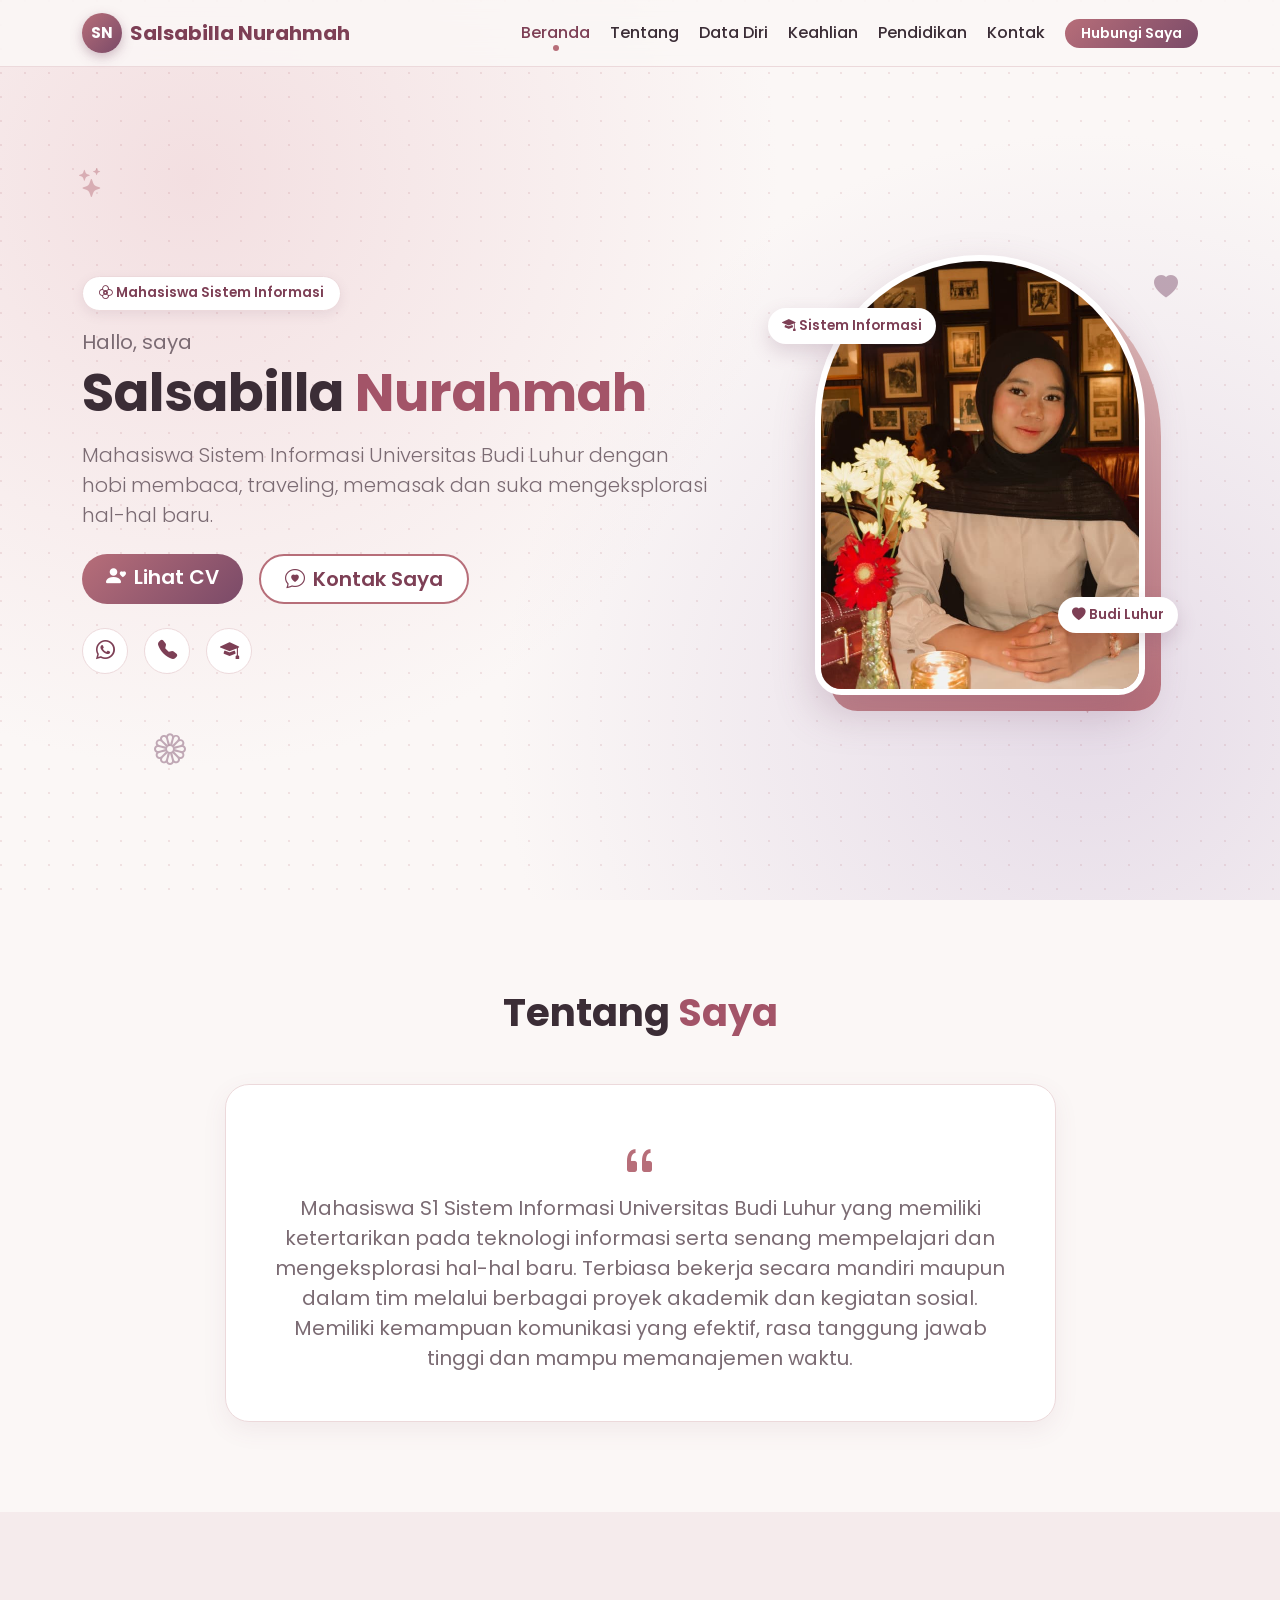
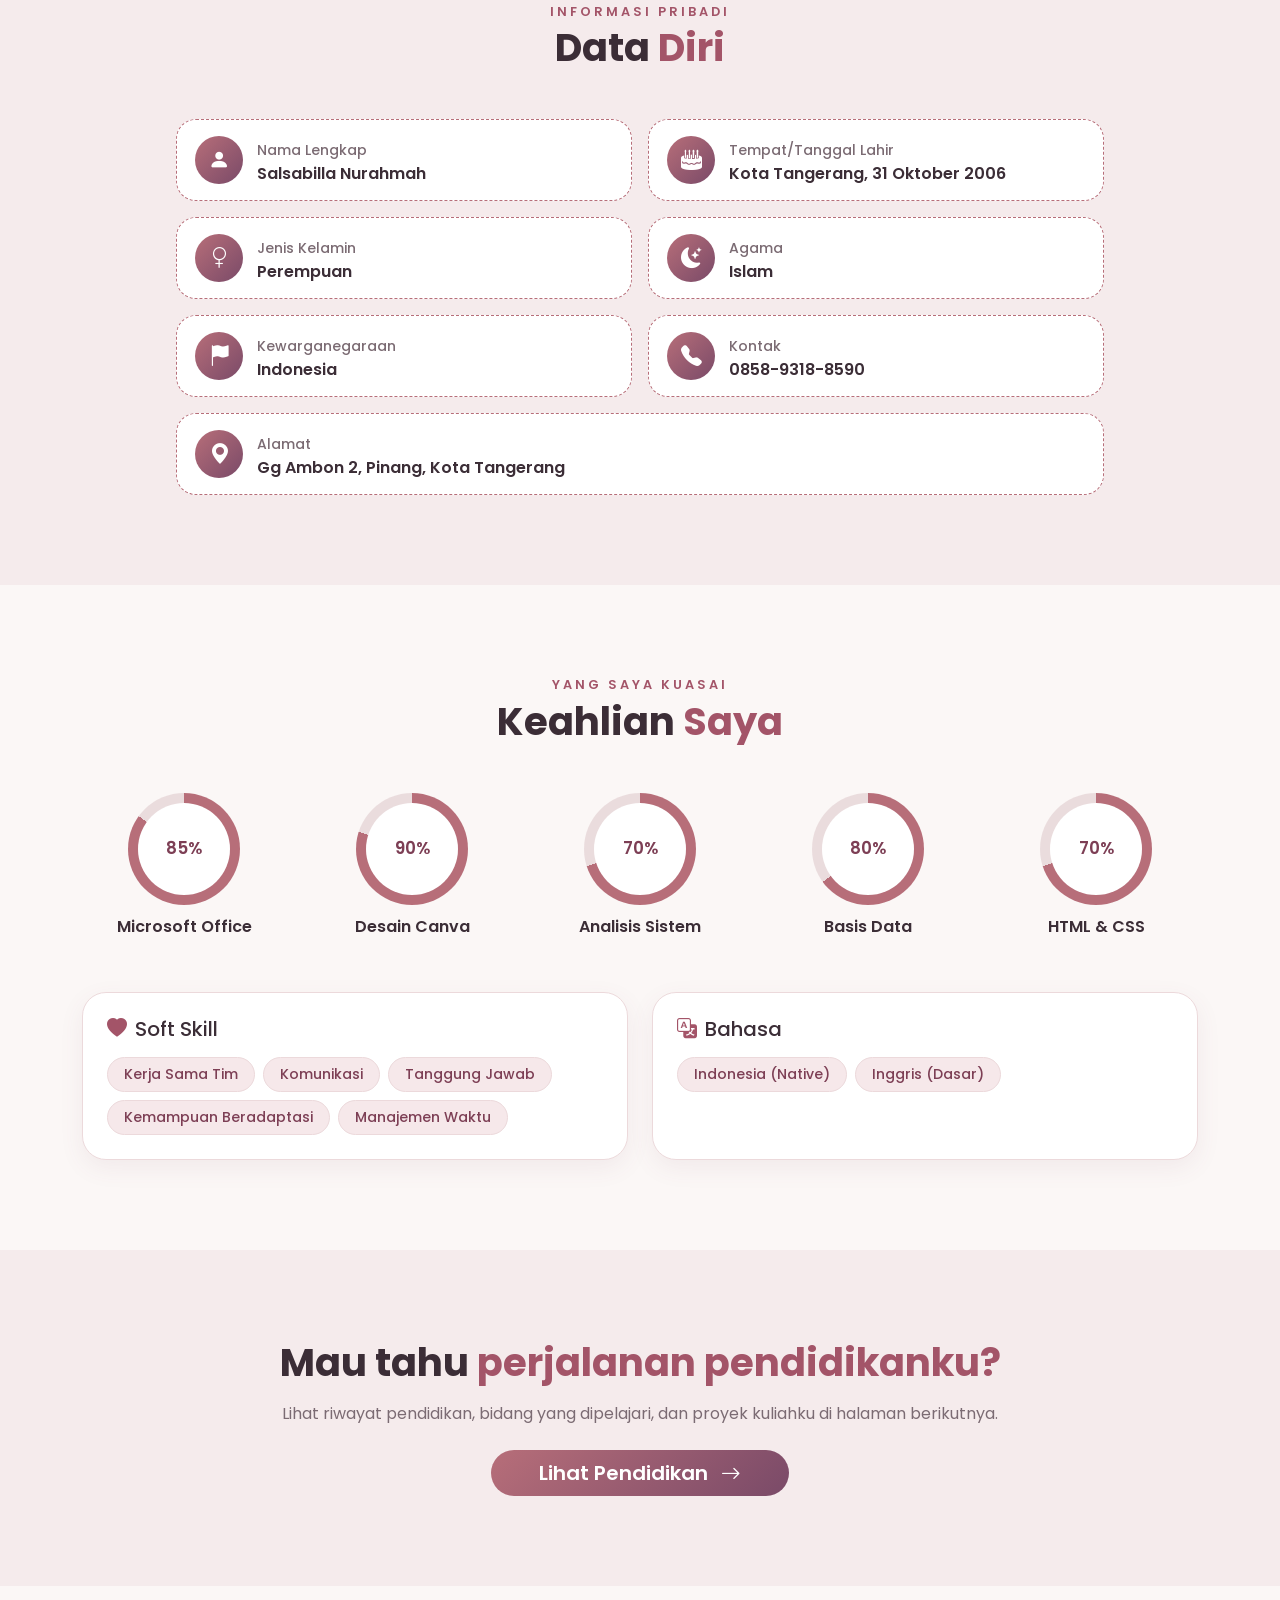
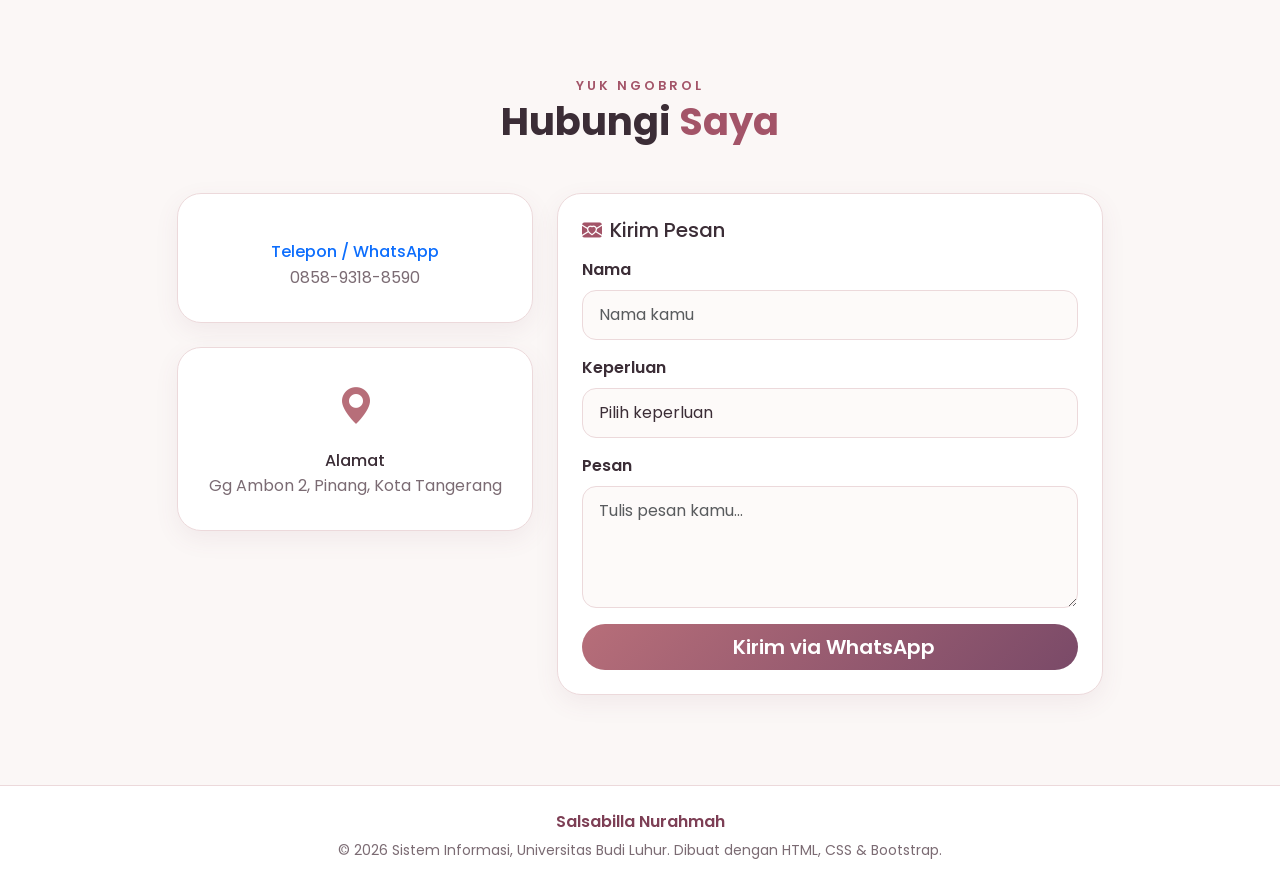
==== index.html @ 2bb90904 "upload file CV" ====
<!DOCTYPE html>
<html lang="id">
<head>
  <meta charset="UTF-8">
  <meta name="viewport" content="width=device-width, initial-scale=1.0">
  <meta name="description" content="CV online Salsabilla Nurahmah, mahasiswa Sistem Informasi Universitas Budi Luhur">
  <title>Salsabilla Nurahmah | CV Online</title>

  <link href="https://cdn.jsdelivr.net/npm/bootstrap@5.3.3/dist/css/bootstrap.min.css" rel="stylesheet">
  <link href="https://cdn.jsdelivr.net/npm/bootstrap-icons@1.11.3/font/bootstrap-icons.min.css" rel="stylesheet">
  <link href="https://cdn.jsdelivr.net/npm/aos@2.3.4/dist/aos.css" rel="stylesheet">
  <link href="https://fonts.googleapis.com/css2?family=Poppins:wght@400;500;600;700&display=swap" rel="stylesheet">
  <link rel="stylesheet" href="style.css">
</head>
<body>

  <!-- NAVBAR -->
  <nav class="navbar navbar-expand-lg fixed-top soft-nav" id="navbar">
    <div class="container">
      <a class="navbar-brand d-flex align-items-center gap-2" href="index.html">
        <span class="logo-mono">SN</span>
        <span class="brand-name">Salsabilla Nurahmah</span>
      </a>
      <button class="navbar-toggler border-0" type="button" data-bs-toggle="collapse" data-bs-target="#menuNav" aria-label="Menu">
        <i class="bi bi-list fs-2"></i>
      </button>
      <div class="collapse navbar-collapse" id="menuNav">
        <ul class="navbar-nav ms-auto align-items-lg-center gap-lg-1">
          <li class="nav-item"><a class="nav-link active" href="index.html">Beranda</a></li>
          <li class="nav-item"><a class="nav-link" href="#tentang">Tentang</a></li>
          <li class="nav-item"><a class="nav-link" href="#data-diri">Data Diri</a></li>
          <li class="nav-item"><a class="nav-link" href="#keahlian">Keahlian</a></li>
          <li class="nav-item"><a class="nav-link" href="pendidikan.html">Pendidikan</a></li>
          <li class="nav-item"><a class="nav-link" href="#kontak">Kontak</a></li>
          <li class="nav-item ms-lg-2">
            <a class="btn btn-rose btn-sm px-3" href="https://wa.me/6285893188590" target="_blank" rel="noopener">Hubungi Saya</a>
          </li>
        </ul>
      </div>
    </div>
  </nav>

  <!-- HERO / BANNER -->
  <header class="hero" id="beranda">
    <span class="float-icon fi-1"><i class="bi bi-stars"></i></span>
    <span class="float-icon fi-2"><i class="bi bi-heart-fill"></i></span>
    <span class="float-icon fi-3"><i class="bi bi-flower1"></i></span>
    <span class="float-icon fi-4"><i class="bi bi-stars"></i></span>

    <div class="container position-relative">
      <div class="row align-items-center g-5">

        <div class="col-lg-7 order-2 order-lg-1 text-center text-lg-start" data-aos="fade-right">
          <span class="pill mb-3"><i class="bi bi-flower2"></i> Mahasiswa Sistem Informasi</span>
          <p class="mb-1 fs-5 text-muted-soft">Hallo, saya</p>
          <h1 class="hero-title mb-3">Salsabilla <span class="text-rose">Nurahmah</span></h1>
          <p class="lead text-muted-soft mb-4">
            Mahasiswa Sistem Informasi Universitas Budi Luhur dengan hobi membaca,
            traveling, memasak dan suka mengeksplorasi hal-hal baru.
          </p>
          <div class="d-flex flex-wrap gap-3 justify-content-center justify-content-lg-start mb-4">
            <a href="#data-diri" class="btn btn-rose btn-lg px-4"><i class="bi bi-person-heart me-2"></i>Lihat CV</a>
            <a href="#kontak" class="btn btn-soft btn-lg px-4"><i class="bi bi-chat-heart me-2"></i>Kontak Saya</a>
          </div>
          <div class="d-flex gap-3 justify-content-center justify-content-lg-start">
            <a href="https://wa.me/6285893188590" target="_blank" rel="noopener" class="social-btn" title="WhatsApp"><i class="bi bi-whatsapp"></i></a>
            <a href="tel:+6285893188590" class="social-btn" title="Telepon"><i class="bi bi-telephone-fill"></i></a>
            <a href="pendidikan.html" class="social-btn" title="Pendidikan"><i class="bi bi-mortarboard-fill"></i></a>
          </div>
        </div>

        <div class="col-lg-5 order-1 order-lg-2" data-aos="zoom-in">
          <div class="photo-arch">
            <div class="arch-bg"></div>
            <img src="fotosalsa.jpeg" alt="Foto Salsabilla Nurahmah" class="arch-img"
                 onerror="this.onerror=null;this.src='https://ui-avatars.com/api/?name=Salsabilla+Nurahmah&size=500&background=f4b6c8&color=ffffff&bold=true'">
            <span class="float-badge fb-1"><i class="bi bi-mortarboard-fill"></i> Sistem Informasi</span>
            <span class="float-badge fb-2"><i class="bi bi-heart-fill"></i> Budi Luhur</span>
          </div>
        </div>

      </div>
    </div>
  </header>

  <!-- TENTANG -->
  <section id="tentang" class="section">
    <div class="container">
      <div class="text-center mb-5" data-aos="fade-up">
        <h2 class="sec-title">Tentang <span class="text-rose">Saya</span></h2>
      </div>
      <div class="row justify-content-center">
        <div class="col-lg-9" data-aos="fade-up">
          <div class="card-soft p-4 p-md-5 text-center">
            <i class="bi bi-quote quote-icon"></i>
            <p class="fs-5 mb-0 text-muted-soft">
             Mahasiswa S1 Sistem Informasi Universitas Budi Luhur yang  memiliki ketertarikan pada teknologi informasi serta senang mempelajari dan mengeksplorasi hal-hal baru. 
             Terbiasa bekerja secara mandiri maupun dalam tim melalui berbagai proyek akademik dan kegiatan sosial.
             Memiliki kemampuan komunikasi yang efektif, rasa tanggung jawab tinggi dan mampu memanajemen waktu.
            </p>
          </div>
        </div>
      </div>
    </div>
  </section>

  <!-- DATA DIRI -->
  <section id="data-diri" class="section section-soft">
    <div class="container">
      <div class="text-center mb-5" data-aos="fade-up">
        <p class="sec-sub">Informasi pribadi</p>
        <h2 class="sec-title">Data <span class="text-rose">Diri</span></h2>
      </div>
      <div class="row g-3 justify-content-center">

        <div class="col-md-6 col-lg-5" data-aos="fade-up">
          <div class="data-item">
            <span class="icon-circle"><i class="bi bi-person-fill"></i></span>
            <div><small>Nama Lengkap</small><h6>Salsabilla Nurahmah</h6></div>
          </div>
        </div>
        <div class="col-md-6 col-lg-5" data-aos="fade-up" data-aos-delay="80">
          <div class="data-item">
            <span class="icon-circle"><i class="bi bi-cake2-fill"></i></span>
            <div><small>Tempat/Tanggal Lahir</small><h6>Kota Tangerang, 31 Oktober 2006</h6></div>
          </div>
        </div>
        <div class="col-md-6 col-lg-5" data-aos="fade-up" data-aos-delay="120">
          <div class="data-item">
            <span class="icon-circle"><i class="bi bi-gender-female"></i></span>
            <div><small>Jenis Kelamin</small><h6>Perempuan</h6></div>
          </div>
        </div>
        <div class="col-md-6 col-lg-5" data-aos="fade-up" data-aos-delay="160">
          <div class="data-item">
            <span class="icon-circle"><i class="bi bi-moon-stars-fill"></i></span>
            <div><small>Agama</small><h6>Islam</h6></div>
          </div>
        </div>
        <div class="col-md-6 col-lg-5" data-aos="fade-up" data-aos-delay="200">
          <div class="data-item">
            <span class="icon-circle"><i class="bi bi-flag-fill"></i></span>
            <div><small>Kewarganegaraan</small><h6>Indonesia</h6></div>
          </div>
        </div>
        <div class="col-md-6 col-lg-5" data-aos="fade-up" data-aos-delay="240">
          <div class="data-item">
            <span class="icon-circle"><i class="bi bi-telephone-fill"></i></span>
            <div><small>Kontak</small><h6>0858-9318-8590</h6></div>
          </div>
        </div>
        <div class="col-lg-10" data-aos="fade-up" data-aos-delay="280">
          <div class="data-item">
            <span class="icon-circle"><i class="bi bi-geo-alt-fill"></i></span>
            <div><small>Alamat</small><h6>Gg Ambon 2, Pinang, Kota Tangerang</h6></div>
          </div>
        </div>

      </div>
    </div>
  </section>

  <!-- KEAHLIAN -->
  <section id="keahlian" class="section">
    <div class="container">
      <div class="text-center mb-5" data-aos="fade-up">
        <p class="sec-sub">Yang saya kuasai</p>
        <h2 class="sec-title">Keahlian <span class="text-rose">Saya</span></h2>
      </div>

      <div class="row g-4 justify-content-center mb-5">
        <div class="col-6 col-md-4 col-lg" data-aos="zoom-in">
          <div class="ring-card">
            <div class="ring" style="--p:85"><span>85%</span></div>
            <h6>Microsoft Office</h6>
          </div>
        </div>
        <div class="col-6 col-md-4 col-lg" data-aos="zoom-in" data-aos-delay="90">
          <div class="ring-card">
            <div class="ring" style="--p:80"><span>90%</span></div>
            <h6>Desain Canva</h6>
          </div>
        </div>
        <div class="col-6 col-md-4 col-lg" data-aos="zoom-in" data-aos-delay="160">
          <div class="ring-card">
            <div class="ring" style="--p:70"><span>70%</span></div>
            <h6>Analisis Sistem</h6>
          </div>
        </div>
        <div class="col-6 col-md-4 col-lg" data-aos="zoom-in" data-aos-delay="240">
          <div class="ring-card">
            <div class="ring" style="--p:65"><span>80%</span></div>
            <h6>Basis Data</h6>
          </div>
        </div>
        <div class="col-6 col-md-4 col-lg" data-aos="zoom-in" data-aos-delay="320">
          <div class="ring-card">
            <div class="ring" style="--p:70"><span>70%</span></div>
            <h6>HTML &amp; CSS</h6>
          </div>
        </div>
      </div>

      <div class="row g-4">
        <div class="col-lg-6" data-aos="fade-right">
          <div class="card-soft p-4 h-100">
            <h5 class="mb-3 font-display"><i class="bi bi-heart-fill text-rose me-2"></i>Soft Skill</h5>
            <div class="d-flex flex-wrap gap-2">
              <span class="chip">Kerja Sama Tim</span>
              <span class="chip">Komunikasi</span>
              <span class="chip">Tanggung Jawab</span>
              <span class="chip">Kemampuan Beradaptasi</span>
              <span class="chip">Manajemen Waktu</span>
            </div>
          </div>
        </div>
        <div class="col-lg-6" data-aos="fade-left">
          <div class="card-soft p-4 h-100">
            <h5 class="mb-3 font-display"><i class="bi bi-translate text-rose me-2"></i>Bahasa</h5>
            <div class="d-flex flex-wrap gap-2">
              <span class="chip">Indonesia (Native)</span>
              <span class="chip">Inggris (Dasar)</span>
            </div>
          </div>
        </div>
      </div>
    </div>
  </section>

  <!-- CTA PENDIDIKAN -->
  <section class="section section-soft">
    <div class="container text-center" data-aos="zoom-in">
      <h2 class="sec-title mb-3">Mau tahu <span class="text-rose">perjalanan pendidikanku?</span></h2>
      <p class="text-muted-soft mb-4">Lihat riwayat pendidikan, bidang yang dipelajari, dan proyek kuliahku di halaman berikutnya.</p>
      <a href="pendidikan.html" class="btn btn-rose btn-lg px-5">Lihat Pendidikan <i class="bi bi-arrow-right ms-2"></i></a>
    </div>
  </section>

  <!-- KONTAK -->
  <section id="kontak" class="section">
    <div class="container">
      <div class="text-center mb-5" data-aos="fade-up">
        <p class="sec-sub">Yuk ngobrol</p>
        <h2 class="sec-title">Hubungi <span class="text-rose">Saya</span></h2>
      </div>

      <div class="row g-4 justify-content-center">
        <div class="col-lg-4" data-aos="fade-right">
          <a href="tel:+6285893188590" class="card-soft contact-card d-block text-center text-decoration-none mb-4">
            <i class="bi bi-telephone-heart-fill"></i>
            <h6 class="mt-3 mb-1">Telepon / WhatsApp</h6>
            <p class="mb-0 text-muted-soft">0858-9318-8590</p>
          </a>
          <div class="card-soft contact-card text-center">
            <i class="bi bi-geo-alt-fill"></i>
            <h6 class="mt-3 mb-1">Alamat</h6>
            <p class="mb-0 text-muted-soft">Gg Ambon 2, Pinang, Kota Tangerang</p>
          </div>
        </div>

        <div class="col-lg-6" data-aos="fade-left">
          <div class="card-soft p-4">
            <h5 class="mb-3 font-display"><i class="bi bi-envelope-heart-fill text-rose me-2"></i>Kirim Pesan</h5>
            <form id="formKontak" novalidate>
              <div class="mb-3">
                <label for="nama" class="form-label">Nama</label>
                <input type="text" class="form-control" id="nama" placeholder="Nama kamu" required>
                <div class="invalid-feedback">Nama wajib diisi.</div>
              </div>
              <div class="mb-3">
                <label for="subjek" class="form-label">Keperluan</label>
                <select class="form-select" id="subjek" required>
                  <option value="" selected disabled>Pilih keperluan</option>
                  <option>Kerja sama / Proyek</option>
                  <option>Tanya-tanya</option>
                  <option>Tawaran magang / kerja</option>
                  <option>Lainnya</option>
                </select>
                <div class="invalid-feedback">Pilih salah satu keperluan.</div>
              </div>
              <div class="mb-3">
                <label for="pesan" class="form-label">Pesan</label>
                <textarea class="form-control" id="pesan" rows="4" placeholder="Tulis pesan kamu..." required></textarea>
                <div class="invalid-feedback">Pesan tidak boleh kosong.</div>
              </div>
              <button type="submit" class="btn btn-rose w-100 btn-lg">
                <i class="bi bi-send-heart-fill me-2"></i>Kirim via WhatsApp
              </button>
            </form>
          </div>
        </div>
      </div>
    </div>
  </section>

  <!-- FOOTER -->
  <footer class="footer text-center py-4">
    <p class="mb-1 font-display fw-semibold">Salsabilla Nurahmah</p>
    <small>&copy; 2026 Sistem Informasi, Universitas Budi Luhur. Dibuat dengan HTML, CSS &amp; Bootstrap.</small>
  </footer>

  <button id="toTop" class="to-top" aria-label="Kembali ke atas"><i class="bi bi-arrow-up"></i></button>

  <script src="https://cdn.jsdelivr.net/npm/bootstrap@5.3.3/dist/js/bootstrap.bundle.min.js"></script>
  <script src="https://cdn.jsdelivr.net/npm/aos@2.3.4/dist/aos.js"></script>
  <script src="script.js"></script>
</body>
</html>
---- style.css ----
:root {
  --cream: #fbf7f6;
  --blush: #f5ebec;
  --rose: #b76e79;
  --rose-dark: #7d3f55;
  --rose-text: #a35468;
  --lilac: #7a4a68;
  --peach: #ecd5cf;
  --ink: #3b2d36;
  --muted: #7b6b73;
  --line: #ecd9db;
}

* { box-sizing: border-box; }

html { scroll-behavior: smooth; }

body {
  font-family: "Poppins", sans-serif;
  background: var(--cream);
  color: var(--ink);
  overflow-x: hidden;
}

.font-display { font-family: "Poppins", sans-serif; }
.text-rose { color: var(--rose-text); }
.text-muted-soft { color: var(--muted); }

/* ---------- Tombol ---------- */
.btn-rose {
  background: linear-gradient(135deg, var(--rose), var(--lilac));
  border: none;
  color: #fff;
  font-weight: 600;
  border-radius: 50px;
  transition: transform 0.3s, box-shadow 0.3s;
}
.btn-rose:hover {
  color: #fff;
  transform: translateY(-3px);
  box-shadow: 0 10px 24px rgba(122, 74, 104, 0.35);
}
.btn-soft {
  background: #fff;
  border: 2px solid var(--rose);
  color: var(--rose-dark);
  font-weight: 600;
  border-radius: 50px;
  transition: all 0.3s;
}
.btn-soft:hover {
  background: var(--rose);
  border-color: var(--rose);
  color: #fff;
  transform: translateY(-3px);
}

/* ---------- Navbar ---------- */
.soft-nav {
  background: rgba(251, 247, 246, 0.85);
  backdrop-filter: blur(12px);
  -webkit-backdrop-filter: blur(12px);
  border-bottom: 1px solid var(--line);
  transition: box-shadow 0.3s, background 0.3s;
}
.soft-nav.scrolled {
  background: rgba(251, 247, 246, 0.97);
  box-shadow: 0 6px 20px rgba(122, 74, 104, 0.12);
}
.logo-mono {
  width: 40px;
  height: 40px;
  display: grid;
  place-items: center;
  border-radius: 50%;
  color: #fff;
  font-family: "Poppins", sans-serif;
  font-weight: 700;
  font-size: 0.95rem;
  background: linear-gradient(135deg, var(--rose), var(--lilac));
  box-shadow: 0 4px 12px rgba(122, 74, 104, 0.35);
}
.brand-name {
  font-family: "Poppins", sans-serif;
  font-weight: 700;
  color: var(--rose-dark);
}
.navbar .nav-link {
  color: var(--ink);
  font-weight: 500;
  position: relative;
}
.navbar .nav-link:hover,
.navbar .nav-link.active { color: var(--rose-dark); }
.navbar .nav-link::after {
  content: "";
  position: absolute;
  left: 50%;
  bottom: 2px;
  width: 6px;
  height: 6px;
  border-radius: 50%;
  background: var(--rose);
  transform: translateX(-50%) scale(0);
  transition: transform 0.3s;
}
.navbar .nav-link:hover::after,
.navbar .nav-link.active::after { transform: translateX(-50%) scale(1); }
.navbar-toggler i { color: var(--rose-dark); }

/* ---------- Hero / banner ---------- */
.hero {
  position: relative;
  min-height: 100vh;
  padding: 120px 0 70px;
  display: flex;
  align-items: center;
  overflow: hidden;
  background:
    radial-gradient(circle at 1px 1px, rgba(183, 110, 121, 0.16) 1px, transparent 0) 0 0 / 24px 24px,
    radial-gradient(circle at 15% 20%, #f3dfe1 0%, transparent 45%),
    radial-gradient(circle at 85% 80%, #e6dce8 0%, transparent 45%),
    var(--cream);
}
.hero-small { min-height: 50vh; padding: 130px 0 60px; }

.hero-title {
  font-family: "Poppins", sans-serif;
  font-weight: 700;
  font-size: clamp(2rem, 5vw, 3.3rem);
  line-height: 1.2;
}

.pill {
  display: inline-block;
  padding: 6px 16px;
  border-radius: 50px;
  font-size: 0.85rem;
  font-weight: 600;
  color: var(--rose-dark);
  background: #fff;
  border: 1px solid var(--line);
  box-shadow: 0 4px 12px rgba(122, 74, 104, 0.1);
}

.social-btn {
  width: 46px;
  height: 46px;
  display: grid;
  place-items: center;
  border-radius: 50%;
  color: var(--rose-dark);
  font-size: 1.2rem;
  background: #fff;
  border: 1px solid var(--line);
  text-decoration: none;
  transition: all 0.3s;
}
.social-btn:hover {
  color: #fff;
  background: linear-gradient(135deg, var(--rose), var(--lilac));
  transform: translateY(-5px);
}

/* ikon melayang */
.float-icon {
  position: absolute;
  color: var(--rose);
  opacity: 0.45;
  animation: floaty 6s ease-in-out infinite;
}
.fi-1 { top: 18%; left: 6%; font-size: 1.8rem; }
.fi-2 { top: 30%; right: 8%; font-size: 1.5rem; color: var(--lilac); animation-delay: -2s; }
.fi-3 { bottom: 14%; left: 12%; font-size: 2rem; color: var(--lilac); animation-delay: -4s; }
.fi-4 { bottom: 20%; right: 14%; font-size: 1.6rem; animation-delay: -1s; }

@keyframes floaty {
  0%, 100% { transform: translateY(0) rotate(0deg); }
  50% { transform: translateY(-18px) rotate(8deg); }
}

/* ---------- Foto lengkung ---------- */
.photo-arch {
  position: relative;
  width: min(330px, 80vw);
  aspect-ratio: 3 / 4;
  margin: 0 auto;
}
.arch-bg,
.arch-img {
  border-radius: 50% 50% 8% 8% / 37.5% 37.5% 6% 6%;
}
.arch-bg {
  position: absolute;
  inset: 0;
  transform: translate(16px, 16px);
  background: linear-gradient(160deg, var(--peach), var(--rose));
}
.arch-img {
  position: relative;
  width: 100%;
  height: 100%;
  object-fit: cover;
  object-position: center top;
  border: 6px solid #fff;
  box-shadow: 0 18px 40px rgba(122, 74, 104, 0.25);
}
.float-badge {
  position: absolute;
  padding: 8px 14px;
  border-radius: 50px;
  font-size: 0.85rem;
  font-weight: 600;
  color: var(--rose-dark);
  background: #fff;
  box-shadow: 0 8px 20px rgba(122, 74, 104, 0.2);
  animation: floaty 5s ease-in-out infinite;
}
.fb-1 { top: 12%; left: -14%; }
.fb-2 { bottom: 14%; right: -10%; animation-delay: -2.5s; }

/* ---------- Section ---------- */
.section { padding: 90px 0; }
.section-soft { background: var(--blush); }
.sec-sub {
  color: var(--rose-text);
  letter-spacing: 3px;
  text-transform: uppercase;
  font-size: 0.8rem;
  font-weight: 600;
  margin-bottom: 4px;
}
.sec-title {
  font-family: "Poppins", sans-serif;
  font-weight: 700;
  font-size: clamp(1.7rem, 4vw, 2.4rem);
}

/* ---------- Card ---------- */
.card-soft {
  background: #fff;
  border: 1px solid var(--line);
  border-radius: 24px;
  box-shadow: 0 8px 24px rgba(122, 74, 104, 0.08);
  transition: transform 0.35s, box-shadow 0.35s;
}
.card-soft:hover {
  transform: translateY(-5px);
  box-shadow: 0 16px 34px rgba(122, 74, 104, 0.16);
}
.quote-icon { font-size: 2.5rem; color: var(--rose); }

/* ---------- Data diri ---------- */
.data-item {
  display: flex;
  align-items: center;
  gap: 14px;
  padding: 16px 18px;
  height: 100%;
  background: #fff;
  border: 1px dashed var(--rose);
  border-radius: 20px;
}
.data-item small { color: var(--muted); font-weight: 500; }
.data-item h6 { margin: 2px 0 0; font-weight: 600; color: var(--ink); }

.icon-circle {
  flex-shrink: 0;
  width: 48px;
  height: 48px;
  display: grid;
  place-items: center;
  border-radius: 50%;
  font-size: 1.3rem;
  color: #fff;
  background: linear-gradient(135deg, var(--rose), var(--lilac));
}

/* ---------- Keahlian (lingkaran persen) ---------- */
.ring-card { text-align: center; }
.ring {
  --size: 112px;
  position: relative;
  width: var(--size);
  height: var(--size);
  margin: 0 auto 12px;
  border-radius: 50%;
  display: grid;
  place-items: center;
  background: conic-gradient(var(--rose) calc(var(--p) * 1%), #eadcdd 0);
}
.ring::before {
  content: "";
  position: absolute;
  inset: 10px;
  border-radius: 50%;
  background: #fff;
}
.ring span {
  position: relative;
  font-family: "Poppins", sans-serif;
  font-weight: 600;
  font-size: 1.05rem;
  color: var(--rose-dark);
}
.ring-card h6 { font-weight: 600; }

.chip {
  padding: 6px 16px;
  border-radius: 50px;
  font-size: 0.88rem;
  font-weight: 500;
  color: var(--rose-dark);
  background: #f6e8ea;
  border: 1px solid var(--line);
  transition: all 0.3s;
}
.chip:hover { background: var(--rose); color: #fff; }

/* ---------- Kontak ---------- */
.contact-card { padding: 32px 20px; }
.contact-card i { font-size: 2.3rem; color: var(--rose); }

.form-control, .form-select {
  border: 1px solid var(--line);
  border-radius: 14px;
  padding: 12px 16px;
  background: #fdfaf9;
  color: var(--ink);
}
.form-control:focus, .form-select:focus {
  border-color: var(--rose);
  box-shadow: 0 0 0 0.2rem rgba(183, 110, 121, 0.2);
  background: #fff;
}
.form-label { font-weight: 600; }

/* ---------- Timeline pendidikan ---------- */
.tl { position: relative; padding-left: 40px; }
.tl::before {
  content: "";
  position: absolute;
  left: 11px;
  top: 0;
  bottom: 0;
  width: 3px;
  border-radius: 3px;
  background: linear-gradient(var(--rose), var(--lilac));
}
.tl-item { position: relative; margin-bottom: 28px; }
.tl-dot {
  position: absolute;
  left: -38px;
  top: 28px;
  width: 20px;
  height: 20px;
  border-radius: 50%;
  background: #fff;
  border: 4px solid var(--rose);
  box-shadow: 0 0 0 5px #f6e8ea;
}
.logo-kampus {
  width: 80px;
  height: 80px;
  flex-shrink: 0;
  object-fit: contain;
  border-radius: 50%;
  background: #fff;
  padding: 3px;
  border: 2px solid var(--line);
}
.logo-sma {
  width: 80px;
  height: 80px;
  flex-shrink: 0;
  object-fit: contain;
  border-radius: 50%;
  background: #fff;
  padding: 3px;
  border: 2px solid var(--line);
}
.project:hover .icon-circle { transform: rotate(-8deg) scale(1.08); }
.icon-circle { transition: transform 0.3s; }

/* ---------- Footer & tombol atas ---------- */
.footer {
  background: #fff;
  border-top: 1px solid var(--line);
  color: var(--muted);
}
.footer .font-display { color: var(--rose-dark); }

.to-top {
  position: fixed;
  right: 20px;
  bottom: 20px;
  width: 46px;
  height: 46px;
  border: none;
  border-radius: 50%;
  color: #fff;
  font-size: 1.2rem;
  background: linear-gradient(135deg, var(--rose), var(--lilac));
  box-shadow: 0 8px 20px rgba(122, 74, 104, 0.4);
  opacity: 0;
  visibility: hidden;
  transition: all 0.3s;
  z-index: 999;
}
.to-top.show { opacity: 1; visibility: visible; }
.to-top:hover { transform: translateY(-4px); }

section { scroll-margin-top: 70px; }

/* ---------- Responsif ---------- */
@media (max-width: 991px) {
  .fb-1 { left: -4%; }
  .fb-2 { right: -2%; }
}
@media (max-width: 767px) {
  .section { padding: 70px 0; }
  .hero { padding-top: 100px; }
  .ring { --size: 98px; }
}
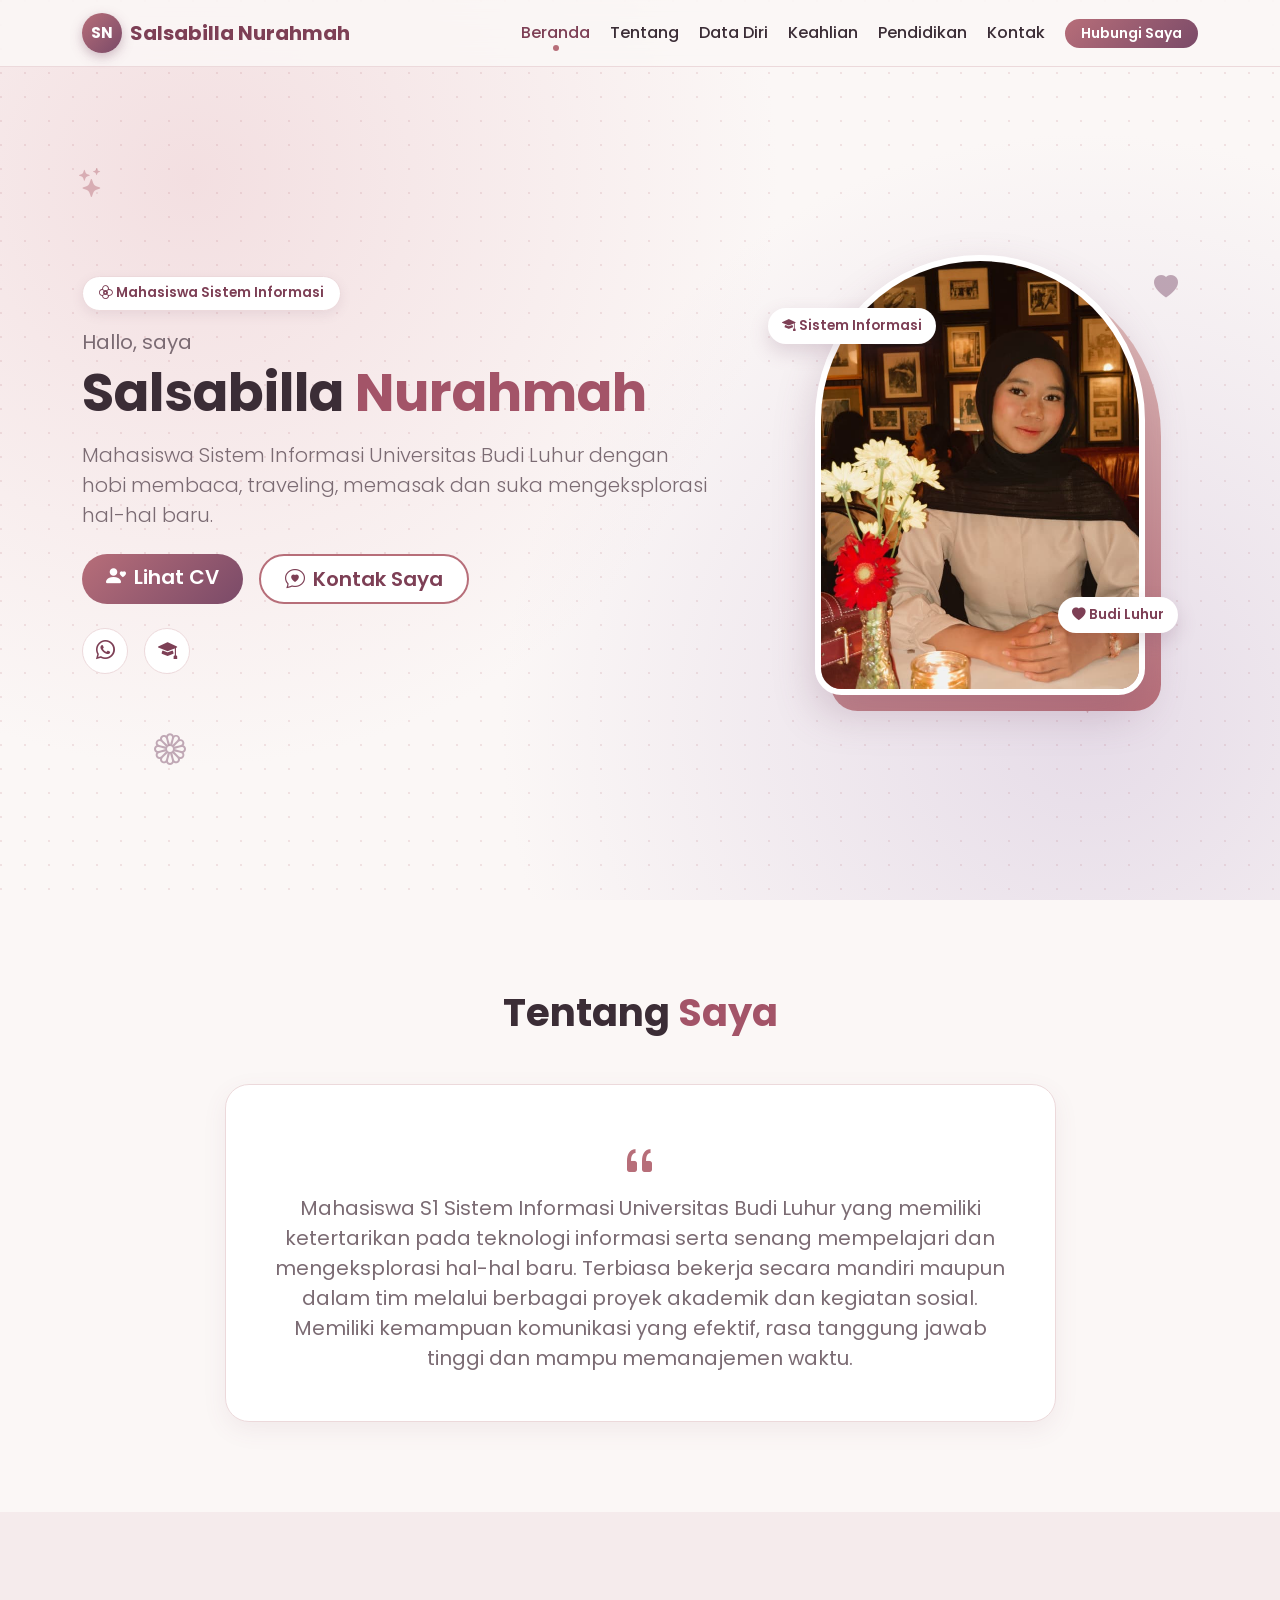
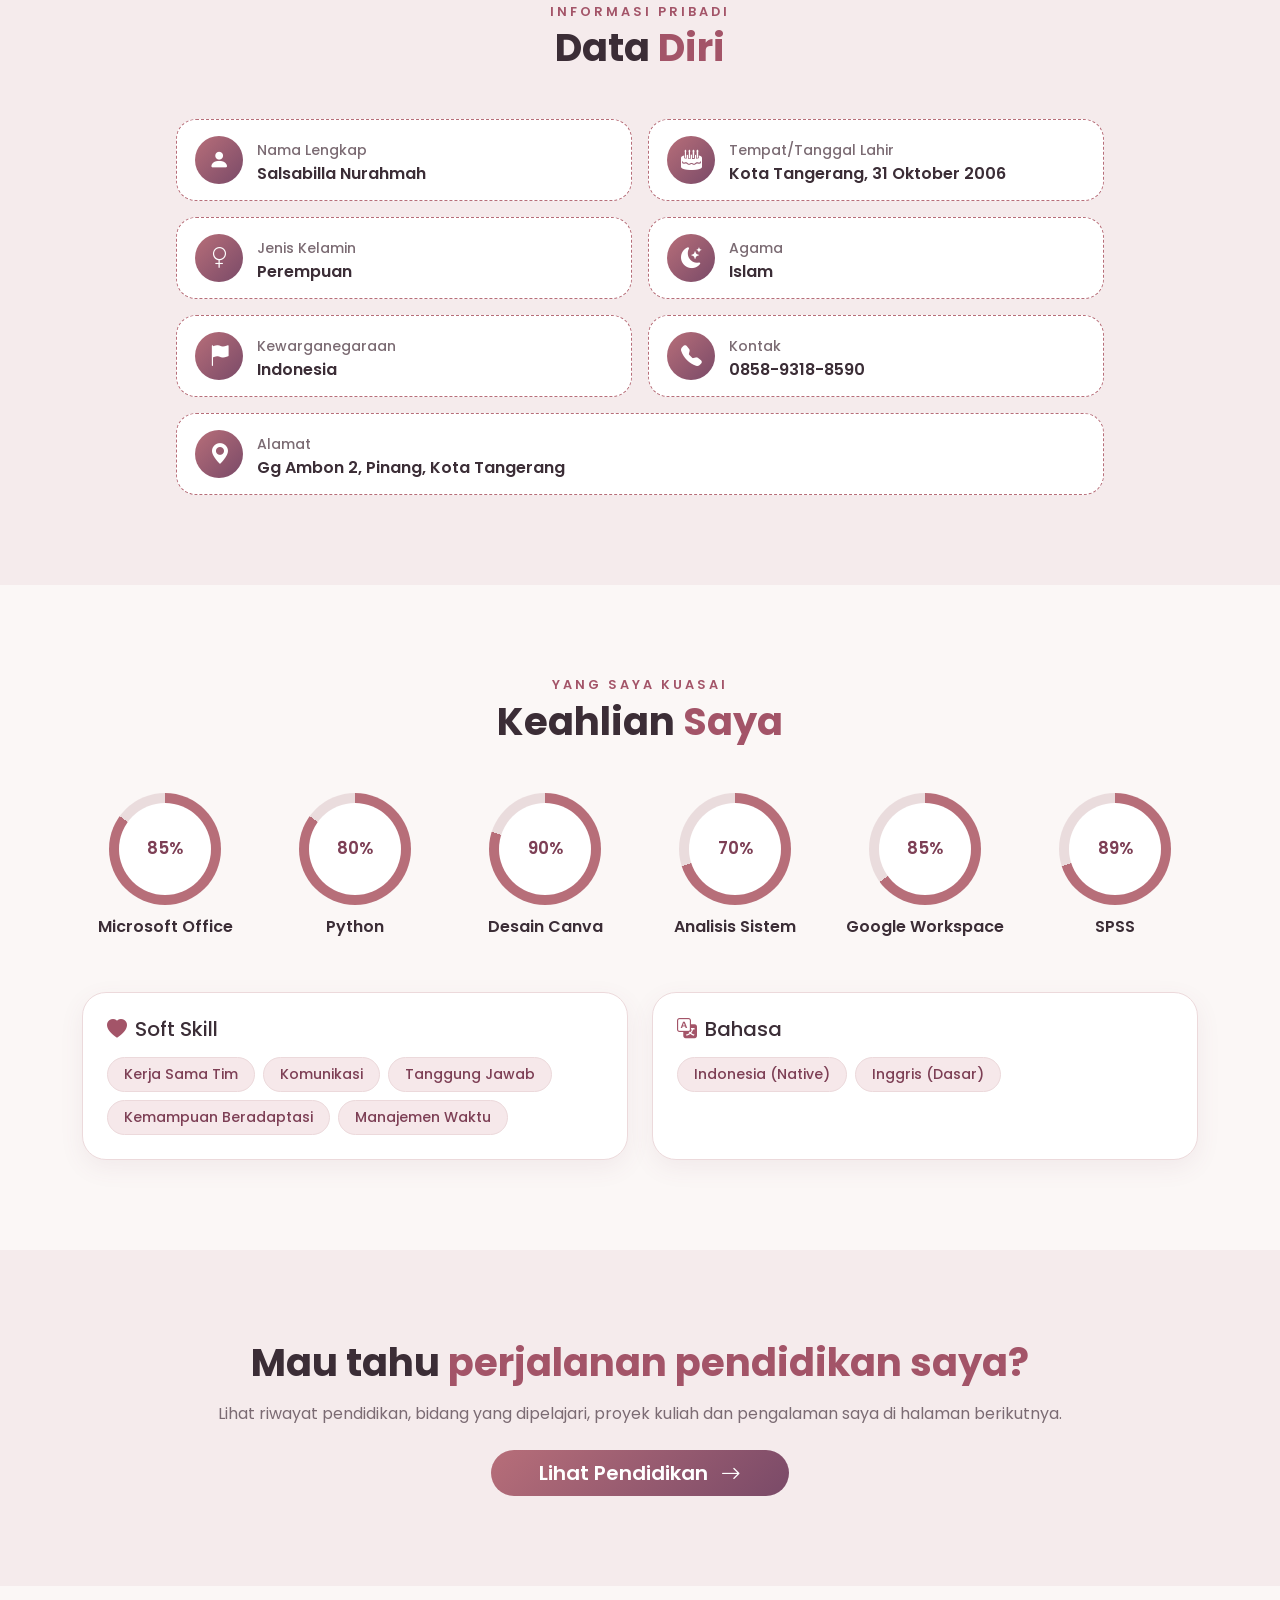
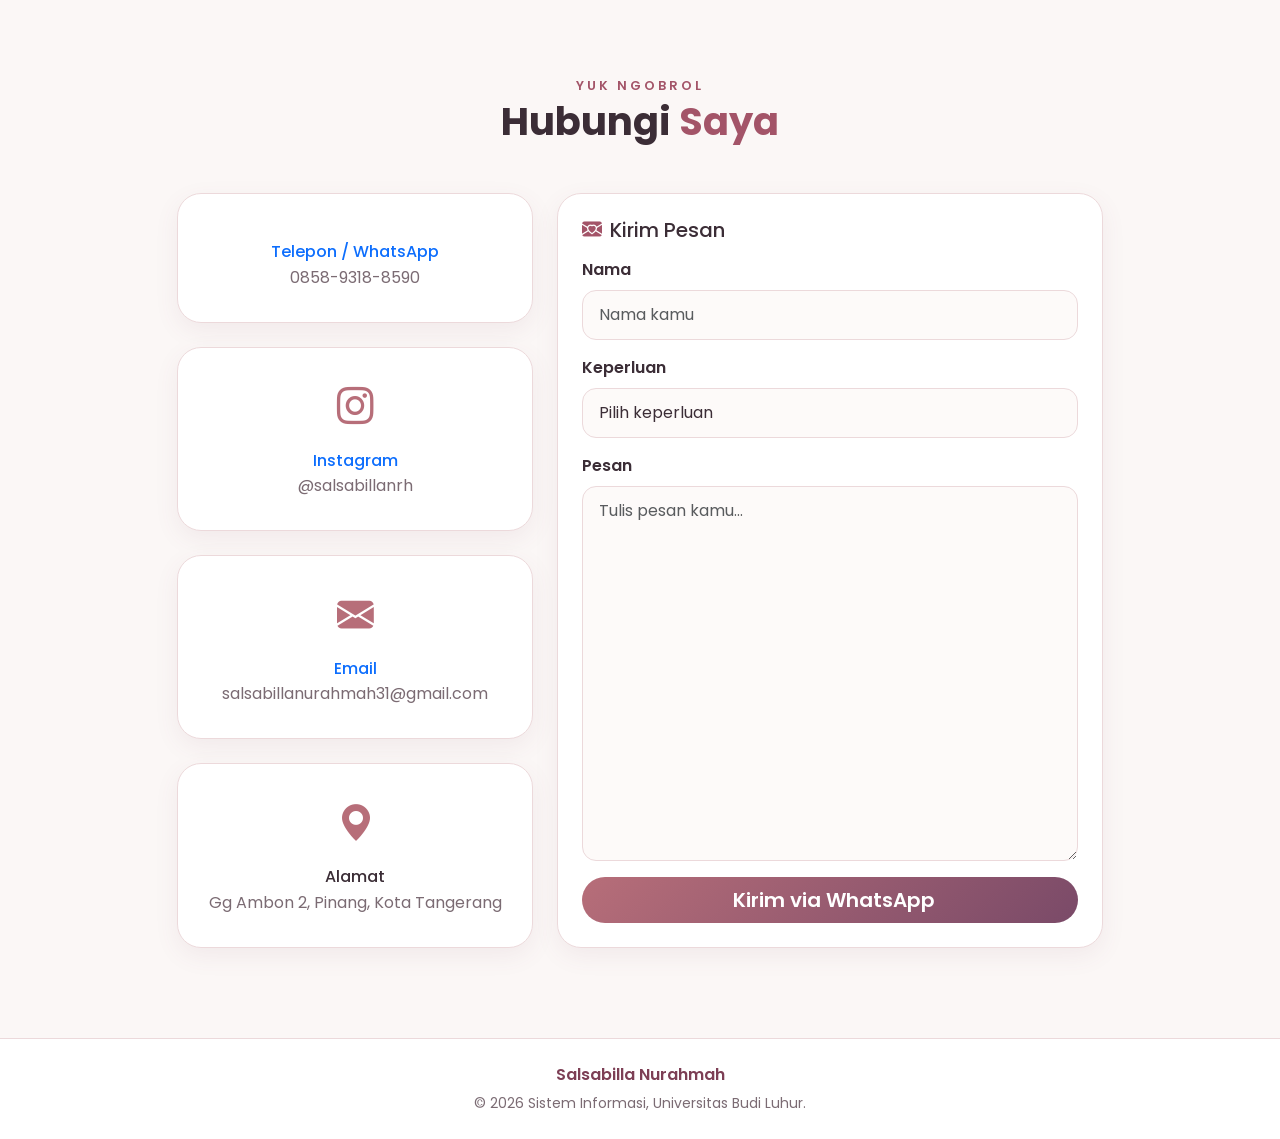
==== commit 8f03a0f8: "update CV" ====
--- a/index.html
+++ b/index.html
@@ -64,7 +64,6 @@
           </div>
           <div class="d-flex gap-3 justify-content-center justify-content-lg-start">
             <a href="https://wa.me/6285893188590" target="_blank" rel="noopener" class="social-btn" title="WhatsApp"><i class="bi bi-whatsapp"></i></a>
-            <a href="tel:+6285893188590" class="social-btn" title="Telepon"><i class="bi bi-telephone-fill"></i></a>
             <a href="pendidikan.html" class="social-btn" title="Pendidikan"><i class="bi bi-mortarboard-fill"></i></a>
           </div>
         </div>
@@ -175,6 +174,12 @@
             <h6>Microsoft Office</h6>
           </div>
         </div>
+        <div class="col-6 col-md-4 col-lg" data-aos="zoom-in">
+          <div class="ring-card">
+            <div class="ring" style="--p:85"><span>80%</span></div>
+            <h6>Python<h6>
+          </div>
+        </div>
         <div class="col-6 col-md-4 col-lg" data-aos="zoom-in" data-aos-delay="90">
           <div class="ring-card">
             <div class="ring" style="--p:80"><span>90%</span></div>
@@ -189,14 +194,14 @@
         </div>
         <div class="col-6 col-md-4 col-lg" data-aos="zoom-in" data-aos-delay="240">
           <div class="ring-card">
-            <div class="ring" style="--p:65"><span>80%</span></div>
-            <h6>Basis Data</h6>
+            <div class="ring" style="--p:65"><span>85%</span></div>
+            <h6>Google Workspace</h6>
           </div>
         </div>
         <div class="col-6 col-md-4 col-lg" data-aos="zoom-in" data-aos-delay="320">
           <div class="ring-card">
-            <div class="ring" style="--p:70"><span>70%</span></div>
-            <h6>HTML &amp; CSS</h6>
+            <div class="ring" style="--p:70"><span>89%</span></div>
+            <h6>SPSS</h6>
           </div>
         </div>
       </div>
@@ -230,73 +235,83 @@
   <!-- CTA PENDIDIKAN -->
   <section class="section section-soft">
     <div class="container text-center" data-aos="zoom-in">
-      <h2 class="sec-title mb-3">Mau tahu <span class="text-rose">perjalanan pendidikanku?</span></h2>
-      <p class="text-muted-soft mb-4">Lihat riwayat pendidikan, bidang yang dipelajari, dan proyek kuliahku di halaman berikutnya.</p>
+      <h2 class="sec-title mb-3">Mau tahu <span class="text-rose">perjalanan pendidikan saya?</span></h2>
+      <p class="text-muted-soft mb-4">Lihat riwayat pendidikan, bidang yang dipelajari, proyek kuliah dan pengalaman saya di halaman berikutnya.</p>
       <a href="pendidikan.html" class="btn btn-rose btn-lg px-5">Lihat Pendidikan <i class="bi bi-arrow-right ms-2"></i></a>
     </div>
   </section>
 
   <!-- KONTAK -->
-  <section id="kontak" class="section">
-    <div class="container">
-      <div class="text-center mb-5" data-aos="fade-up">
-        <p class="sec-sub">Yuk ngobrol</p>
-        <h2 class="sec-title">Hubungi <span class="text-rose">Saya</span></h2>
-      </div>
-
-      <div class="row g-4 justify-content-center">
-        <div class="col-lg-4" data-aos="fade-right">
-          <a href="tel:+6285893188590" class="card-soft contact-card d-block text-center text-decoration-none mb-4">
-            <i class="bi bi-telephone-heart-fill"></i>
-            <h6 class="mt-3 mb-1">Telepon / WhatsApp</h6>
-            <p class="mb-0 text-muted-soft">0858-9318-8590</p>
-          </a>
-          <div class="card-soft contact-card text-center">
-            <i class="bi bi-geo-alt-fill"></i>
-            <h6 class="mt-3 mb-1">Alamat</h6>
-            <p class="mb-0 text-muted-soft">Gg Ambon 2, Pinang, Kota Tangerang</p>
-          </div>
-        </div>
-
-        <div class="col-lg-6" data-aos="fade-left">
-          <div class="card-soft p-4">
-            <h5 class="mb-3 font-display"><i class="bi bi-envelope-heart-fill text-rose me-2"></i>Kirim Pesan</h5>
-            <form id="formKontak" novalidate>
-              <div class="mb-3">
-                <label for="nama" class="form-label">Nama</label>
-                <input type="text" class="form-control" id="nama" placeholder="Nama kamu" required>
-                <div class="invalid-feedback">Nama wajib diisi.</div>
-              </div>
-              <div class="mb-3">
-                <label for="subjek" class="form-label">Keperluan</label>
-                <select class="form-select" id="subjek" required>
-                  <option value="" selected disabled>Pilih keperluan</option>
-                  <option>Kerja sama / Proyek</option>
-                  <option>Tanya-tanya</option>
-                  <option>Tawaran magang / kerja</option>
-                  <option>Lainnya</option>
-                </select>
-                <div class="invalid-feedback">Pilih salah satu keperluan.</div>
-              </div>
-              <div class="mb-3">
-                <label for="pesan" class="form-label">Pesan</label>
-                <textarea class="form-control" id="pesan" rows="4" placeholder="Tulis pesan kamu..." required></textarea>
-                <div class="invalid-feedback">Pesan tidak boleh kosong.</div>
-              </div>
-              <button type="submit" class="btn btn-rose w-100 btn-lg">
-                <i class="bi bi-send-heart-fill me-2"></i>Kirim via WhatsApp
-              </button>
-            </form>
-          </div>
-        </div>
-      </div>
-    </div>
-  </section>
+<section id="kontak" class="section">
+  <div class="container">
+    <div class="text-center mb-5" data-aos="fade-up">
+      <p class="sec-sub">Yuk ngobrol</p>
+      <h2 class="sec-title">Hubungi <span class="text-rose">Saya</span></h2>
+    </div>
+
+    <div class="row g-4 justify-content-center">
+      <div class="col-lg-4 d-flex flex-column gap-4" data-aos="fade-right">
+        <a href="tel:+6285893188590" class="card-soft contact-card flex-fill d-flex flex-column justify-content-center text-center text-decoration-none">
+          <i class="bi bi-telephone-heart-fill"></i>
+          <h6 class="mt-3 mb-1">Telepon / WhatsApp</h6>
+          <p class="mb-0 text-muted-soft">0858-9318-8590</p>
+        </a>
+        <a href="https://www.instagram.com/salsabillanrh" target="_blank" rel="noopener noreferrer" class="card-soft contact-card flex-fill d-flex flex-column justify-content-center text-center text-decoration-none">
+          <i class="bi bi-instagram"></i>
+          <h6 class="mt-3 mb-1">Instagram</h6>
+          <p class="mb-0 text-muted-soft">@salsabillanrh</p>
+        </a>
+        <a href="mailto:salsabillanurahmah31@gmail.com" class="card-soft contact-card flex-fill d-flex flex-column justify-content-center text-center text-decoration-none">
+          <i class="bi bi-envelope-fill"></i>
+          <h6 class="mt-3 mb-1">Email</h6>
+          <p class="mb-0 text-muted-soft">salsabillanurahmah31@gmail.com</p>
+        </a>
+        <div class="card-soft contact-card flex-fill d-flex flex-column justify-content-center text-center">
+          <i class="bi bi-geo-alt-fill"></i>
+          <h6 class="mt-3 mb-1">Alamat</h6>
+          <p class="mb-0 text-muted-soft">Gg Ambon 2, Pinang, Kota Tangerang</p>
+        </div>
+      </div>
+
+      <div class="col-lg-6" data-aos="fade-left">
+        <div class="card-soft p-4 h-100 d-flex flex-column">
+          <h5 class="mb-3 font-display"><i class="bi bi-envelope-heart-fill text-rose me-2"></i>Kirim Pesan</h5>
+          <form id="formKontak" class="d-flex flex-column flex-grow-1" novalidate>
+            <div class="mb-3">
+              <label for="nama" class="form-label">Nama</label>
+              <input type="text" class="form-control" id="nama" placeholder="Nama kamu" required>
+              <div class="invalid-feedback">Nama wajib diisi.</div>
+            </div>
+            <div class="mb-3">
+              <label for="subjek" class="form-label">Keperluan</label>
+              <select class="form-select" id="subjek" required>
+                <option value="" selected disabled>Pilih keperluan</option>
+                <option>Kerja sama / Proyek</option>
+                <option>Tanya-tanya</option>
+                <option>Tawaran magang / kerja</option>
+                <option>Lainnya</option>
+              </select>
+              <div class="invalid-feedback">Pilih salah satu keperluan.</div>
+            </div>
+            <div class="mb-3 d-flex flex-column flex-grow-1">
+              <label for="pesan" class="form-label">Pesan</label>
+              <textarea class="form-control flex-grow-1" id="pesan" rows="4" placeholder="Tulis pesan kamu..." required></textarea>
+              <div class="invalid-feedback">Pesan tidak boleh kosong.</div>
+            </div>
+            <button type="submit" class="btn btn-rose w-100 btn-lg mt-auto">
+              <i class="bi bi-send-heart-fill me-2"></i>Kirim via WhatsApp
+            </button>
+          </form>
+        </div>
+      </div>
+    </div>
+  </div>
+</section>
 
   <!-- FOOTER -->
   <footer class="footer text-center py-4">
     <p class="mb-1 font-display fw-semibold">Salsabilla Nurahmah</p>
-    <small>&copy; 2026 Sistem Informasi, Universitas Budi Luhur. Dibuat dengan HTML, CSS &amp; Bootstrap.</small>
+    <small>&copy; 2026 Sistem Informasi, Universitas Budi Luhur.</small>
   </footer>
 
   <button id="toTop" class="to-top" aria-label="Kembali ke atas"><i class="bi bi-arrow-up"></i></button>
